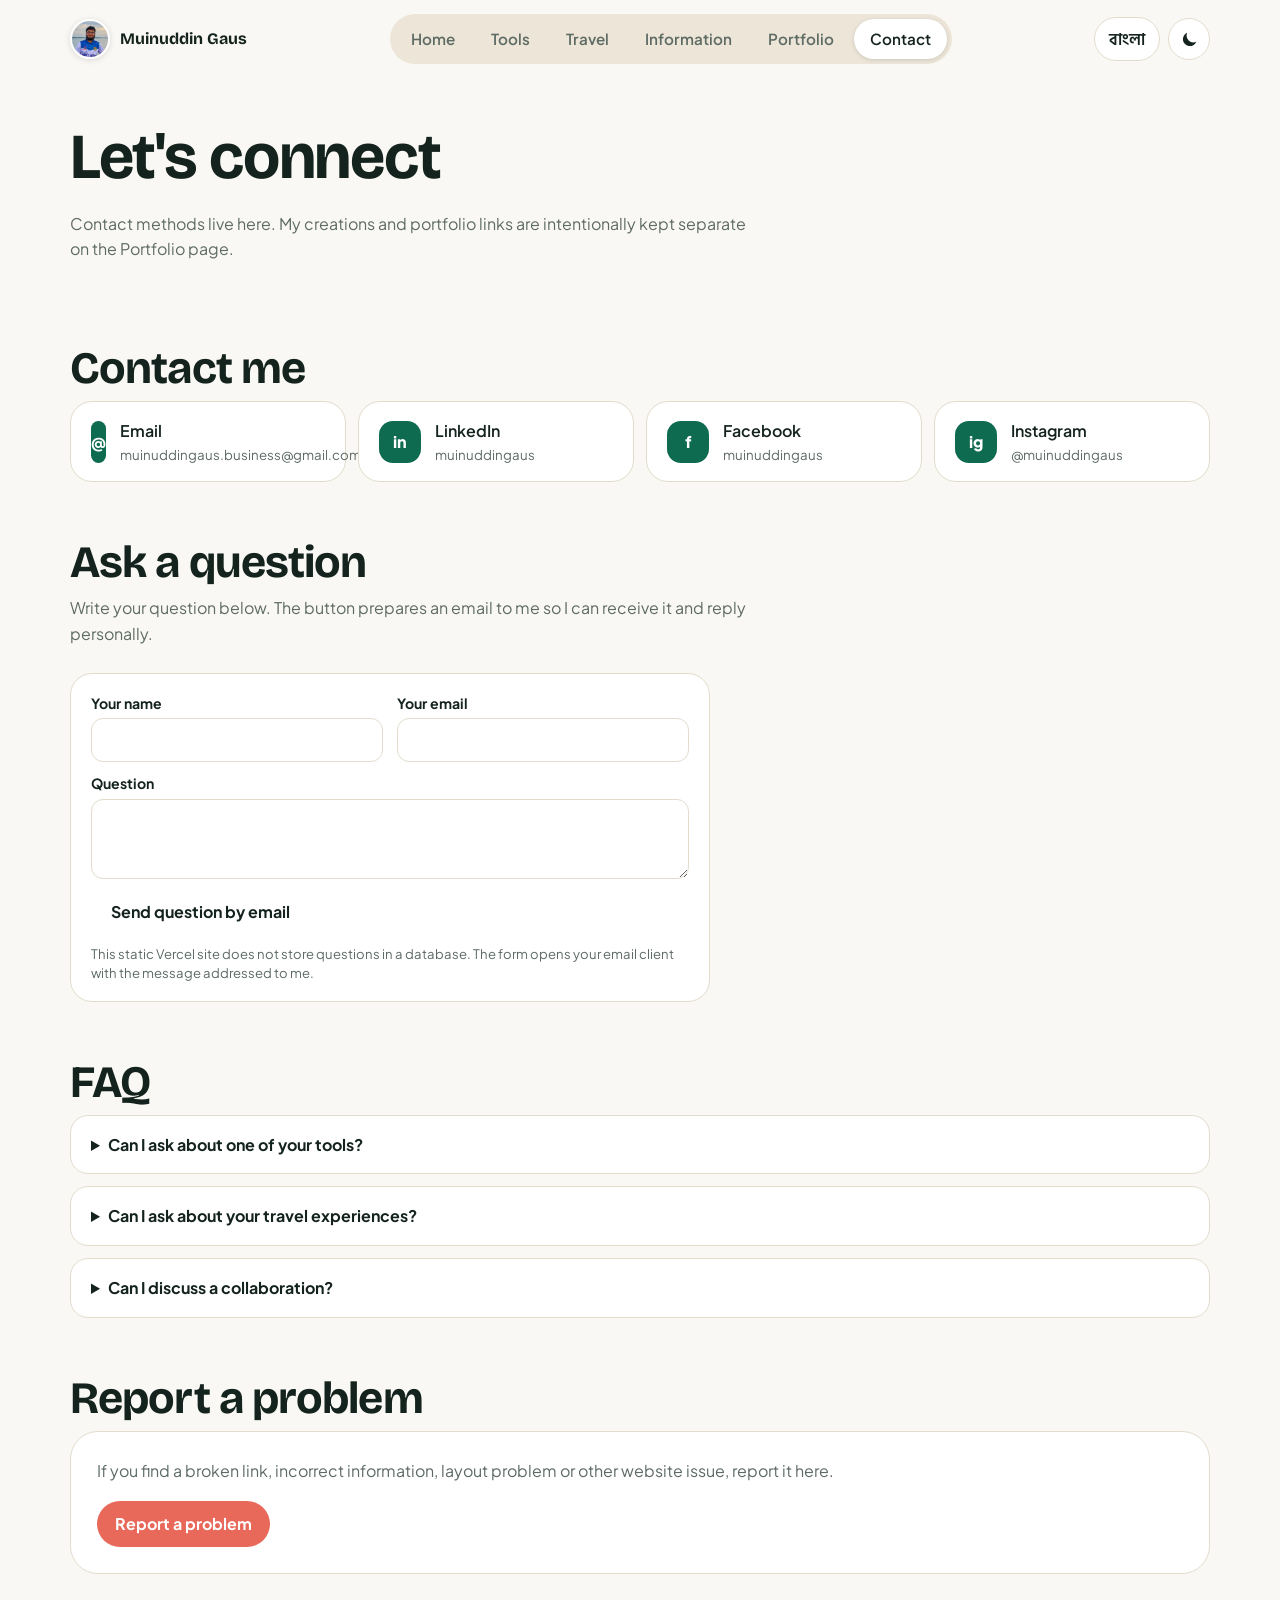
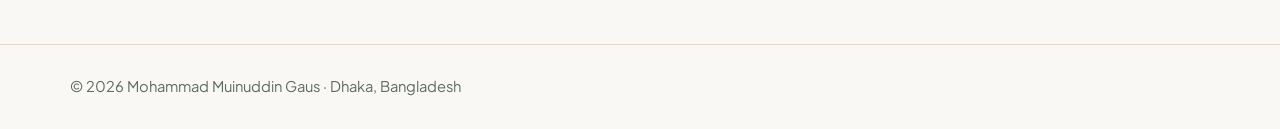
==== contact.html @ 8220c4ad "Upload initial website files" ====
<!doctype html><html lang="en"><head><meta charset="utf-8"><meta name="viewport" content="width=device-width,initial-scale=1"><link rel="preconnect" href="https://fonts.googleapis.com"><link rel="preconnect" href="https://fonts.gstatic.com" crossorigin><link href="https://fonts.googleapis.com/css2?family=Bricolage+Grotesque:wght@600;800&family=Hind+Siliguri:wght@400;600&family=Plus+Jakarta+Sans:wght@400;600;700&display=swap" rel="stylesheet"><link rel="stylesheet" href="style.css"><title>Contact | Muinuddin Gaus</title></head><body><main class="wrap"><div class="page-h"><h1 data-en="Let's connect" data-bn="যোগাযোগ করুন">Let's connect</h1><p class="sub" data-en="Contact methods live here. My creations and portfolio links are intentionally kept separate on the Portfolio page." data-bn="এখানে যোগাযোগের মাধ্যমগুলো থাকবে। আমার তৈরি কাজ ও পোর্টফোলিওর লিংকগুলো আলাদাভাবে Portfolio পেজে রাখা হয়েছে।">Contact methods live here. My creations and portfolio links are intentionally kept separate on the Portfolio page.</p></div>
<section><h2 data-en="Contact me" data-bn="যোগাযোগের মাধ্যম">Contact me</h2><div class="links"><a class="link" href="mailto:muinuddingaus.business@gmail.com"><i>@</i><span>Email<small>muinuddingaus.business@gmail.com</small></span></a><a class="link" href="https://www.linkedin.com/in/muinuddingaus/" target="_blank" rel="noopener"><i>in</i><span>LinkedIn<small>muinuddingaus</small></span></a><a class="link" href="https://www.facebook.com/muinuddingaus" target="_blank" rel="noopener"><i>f</i><span>Facebook<small>muinuddingaus</small></span></a><a class="link" href="https://www.instagram.com/muinuddingaus/" target="_blank" rel="noopener"><i>ig</i><span>Instagram<small>@muinuddingaus</small></span></a></div></section>
<section id="ask"><h2 data-en="Ask a question" data-bn="প্রশ্ন করুন">Ask a question</h2><p class="sub" data-en="Write your question below. The button prepares an email to me so I can receive it and reply personally." data-bn="নিচে আপনার প্রশ্ন লিখুন। বাটনে ক্লিক করলে আমার কাছে পাঠানোর জন্য একটি email প্রস্তুত হবে, যাতে আমি ব্যক্তিগতভাবে উত্তর দিতে পারি।">Write your question below. The button prepares an email to me so I can receive it and reply personally.</p><form class="question" id="questionForm"><div class="field"><label for="name">Your name</label><input id="name" name="name" required></div><div class="field"><label for="email">Your email</label><input id="email" name="email" type="email" required></div><div class="field"><label for="question">Question</label><textarea id="question" name="question" required></textarea></div><button class="btn" type="submit">Send question by email</button><p class="note">This static Vercel site does not store questions in a database. The form opens your email client with the message addressed to me.</p></form></section>
<section><h2>FAQ</h2><div class="faq"><details><summary>Can I ask about one of your tools?</summary><p>Yes. Use the question form and mention the tool name. Each tool page also has an Ask a question link.</p></details><details><summary>Can I ask about your travel experiences?</summary><p>Yes. You can ask about destinations, trips, photographs or travel-related projects.</p></details><details><summary>Can I discuss a collaboration?</summary><p>Yes. Send the idea through the question form or email.</p></details></div></section>
<section><h2>Report a problem</h2><div class="card"><p>If you find a broken link, incorrect information, layout problem or other website issue, report it here.</p><div class="tool-actions"><a class="btn small alt" href="mailto:muinuddingaus.business@gmail.com?subject=Website%20problem%20report">Report a problem</a></div></div></section>
</main><script src="app.js"></script><script>document.getElementById('questionForm').addEventListener('submit',function(e){e.preventDefault();var n=document.getElementById('name').value.trim(),em=document.getElementById('email').value.trim(),q=document.getElementById('question').value.trim();var subject=encodeURIComponent('Website question from '+n);var body=encodeURIComponent('Name: '+n+'\nEmail: '+em+'\n\nQuestion:\n'+q);location.href='mailto:muinuddingaus.business@gmail.com?subject='+subject+'&body='+body;});</script></body></html>
---- style.css ----
:root{--bg:#faf8f4;--card:#fff;--sand:#ece5d8;--ink:#14231d;--mute:#5d6b64;--g:#0f6b4f;--g2:#1f9d74;--c:#e8685a;--line:#e3dccd;--r:28px}
[data-theme=dark]{--bg:#0d1612;--card:#15231d;--sand:#1c2d26;--ink:#eef3ef;--mute:#9db0a6;--g:#2fc293;--g2:#5ddcb2;--c:#ff8b7c;--line:#243a31}
*{box-sizing:border-box;margin:0}html{scroll-behavior:smooth}
body{font-family:"Plus Jakarta Sans","Hind Siliguri",system-ui,sans-serif;background:var(--bg);color:var(--ink);line-height:1.6;transition:background .3s,color .3s}h1,h2,h3{font-family:"Bricolage Grotesque","Plus Jakarta Sans","Hind Siliguri",system-ui,sans-serif;line-height:1.1;letter-spacing:-.02em}a{color:inherit}img{display:block;max-width:100%}:focus-visible{outline:3px solid var(--c);outline-offset:3px}.wrap{max-width:1180px;margin:0 auto;padding:0 20px}
header{position:sticky;top:0;z-index:20;padding:14px 0;background:color-mix(in srgb,var(--bg) 85%,transparent);backdrop-filter:blur(12px)}.bar{display:flex;align-items:center;justify-content:space-between;gap:12px}.brand{display:flex;align-items:center;gap:10px;font-weight:700;text-decoration:none;font-family:"Bricolage Grotesque","Plus Jakarta Sans","Hind Siliguri",system-ui,sans-serif}.brand-photo{width:40px;height:40px;border-radius:50%;object-fit:cover;object-position:center 35%;border:2px solid var(--card);box-shadow:0 1px 6px #0002}.brand span{white-space:nowrap}
nav{display:flex;gap:4px;background:var(--sand);padding:5px;border-radius:99px}nav a{padding:8px 16px;border-radius:99px;text-decoration:none;font-weight:600;font-size:.95rem;color:var(--mute)}nav a.on{background:var(--card);color:var(--ink);box-shadow:0 1px 4px #0002}nav a:hover,nav a:focus-visible{color:var(--g);box-shadow:inset 0 0 0 1px var(--g)}nav a.on:hover,nav a.on:focus-visible{color:var(--ink);box-shadow:0 1px 4px #0002}.nav-more{display:none;position:relative}.nav-more-btn{border:0;background:transparent;color:var(--mute);font:inherit;font-weight:600;font-size:.95rem;padding:8px 14px;border-radius:99px;cursor:pointer}.nav-more-btn:hover,.nav-more-btn:focus-visible{background:var(--card);color:var(--ink)}.nav-more-menu{display:none;position:absolute;right:0;top:calc(100% + 8px);min-width:170px;padding:6px;background:var(--card);border:1px solid var(--line);border-radius:18px;box-shadow:0 12px 30px #0003;z-index:30}.nav-more-menu.open{display:grid;gap:2px}.nav-more-menu a{display:block;padding:10px 12px;border-radius:12px;color:var(--ink);white-space:nowrap}.nav-more-menu a:hover,.nav-more-menu a:focus-visible{background:var(--sand)}.nav-more-menu a.on{background:var(--sand);color:var(--ink)}.tools{display:flex;gap:8px;align-items:center}.pill{border:1px solid var(--line);background:var(--card);color:var(--ink);border-radius:99px;padding:8px 14px;font:inherit;font-weight:600;cursor:pointer}.pill.on{background:var(--g);color:#fff;border-color:var(--g)}.icon-btn{width:42px;height:42px;border:1px solid var(--line);background:var(--card);color:var(--ink);border-radius:50%;display:grid;place-items:center;cursor:pointer}.icon-btn svg{width:19px;height:19px;fill:none;stroke:currentColor;stroke-width:1.8;stroke-linecap:round;stroke-linejoin:round}.icon-btn svg path{fill:none;stroke:currentColor}.icon-btn svg circle{fill:currentColor;stroke:currentColor}
@media(max-width:820px){.bar{flex-wrap:wrap}nav{order:3;width:100%;overflow:visible;display:grid;grid-template-columns:repeat(4,minmax(0,1fr)) minmax(50px,auto);column-gap:3px;row-gap:2px;align-items:center;padding:4px}nav>a:nth-of-type(n+5){display:none}nav>a{min-width:0;padding:8px 2px;text-align:center;font-size:.78rem;white-space:nowrap}nav>a:hover,nav>a:focus-visible{box-shadow:none;background:var(--card);color:var(--g)}nav>a.on:hover,nav>a.on:focus-visible{background:var(--card);color:var(--ink)}.nav-more{display:block;min-width:50px;margin-left:0}.nav-more-btn{width:100%;padding:8px 4px;font-size:.78rem;white-space:nowrap}.nav-more-btn::before,.nav-more-btn::after{content:none!important;display:none!important}.brand span{font-size:.95rem}.nav-more-menu{right:0}.nav-more-menu .more-info{display:none}}
@media(max-width:360px){nav{grid-template-columns:repeat(4,minmax(0,1fr)) 48px;column-gap:1px}nav>a{font-size:.7rem;padding-left:1px;padding-right:1px}.nav-more{min-width:48px}.nav-more-btn{font-size:.7rem;padding-left:2px;padding-right:2px}}
.hero{position:relative;border-radius:36px;overflow:hidden;min-height:560px;color:#fff;display:flex;align-items:flex-end;margin-top:10px}.hero>img{position:absolute;inset:0;width:100%;height:100%;object-fit:cover;object-position:center 30%}.hero:after{content:"";position:absolute;inset:0;background:linear-gradient(to top,#04120cdd 5%,#04120c30 60%)}.hero .in{position:relative;z-index:1;padding:clamp(24px,5vw,56px);padding-bottom:clamp(58px,7vw,86px);max-width:760px}.hero h1{font-size:clamp(2.4rem,7vw,5rem)}.hero p{margin:14px 0 22px;font-size:1.1rem;opacity:.92}.chip{display:inline-block;background:#ffffff26;backdrop-filter:blur(8px);border-radius:99px;padding:6px 14px;font-size:.9rem;font-weight:600;margin-bottom:14px}.btn{display:inline-block;background:var(--card);color:var(--ink);border-radius:99px;padding:13px 26px;font-weight:700;text-decoration:none;margin-right:8px}.btn.alt{background:var(--c);color:#fff}
section{padding:56px 0 0}h2{font-size:clamp(1.8rem,4vw,2.8rem);margin-bottom:8px}.sub{color:var(--mute);max-width:680px;margin-bottom:26px}.grid{display:grid;gap:18px;grid-template-columns:repeat(auto-fill,minmax(250px,1fr))}.pcard{position:relative;border-radius:var(--r);overflow:hidden;aspect-ratio:4/5;color:#fff;text-decoration:none;display:flex;align-items:flex-end}.pcard img{position:absolute;inset:0;width:100%;height:100%;object-fit:cover;transition:transform .5s}.pcard:hover img{transform:scale(1.05)}.pcard:after{content:"";position:absolute;inset:0;background:linear-gradient(to top,#04120cd0,transparent 60%)}.pcard div{position:relative;z-index:1;padding:20px}.pcard h3{font-size:1.5rem}.pcard span{font-size:.92rem;opacity:.9}.icon-card{position:relative;border-radius:var(--r);overflow:hidden;min-height:300px;background:var(--card);border:1px solid var(--line);padding:28px;display:flex;flex-direction:column;justify-content:space-between;text-decoration:none;transition:transform .2s,border-color .2s}.icon-card:hover{transform:translateY(-4px);border-color:var(--g)}.context-icon{width:64px;height:64px;border-radius:20px;background:var(--sand);color:var(--g);display:grid;place-items:center}.context-icon svg{width:32px;height:32px;fill:none;stroke:currentColor;stroke-width:1.8;stroke-linecap:round;stroke-linejoin:round}.context-icon svg.fill{fill:currentColor;stroke:none}.icon-card h3{font-size:1.5rem;margin:28px 0 6px}.icon-card p{color:var(--mute)}
.card{background:var(--card);border:1px solid var(--line);border-radius:var(--r);padding:26px}.card h3{font-size:1.35rem;margin-bottom:6px}.card p{color:var(--mute)}.stats{display:flex;flex-wrap:wrap;gap:12px}.stat{background:var(--sand);border-radius:22px;padding:18px 22px;flex:1;min-width:150px}.stat b{font:800 2rem "Bricolage Grotesque",sans-serif;color:var(--g)}.stat small{display:block;color:var(--mute)}.mason{columns:3 260px;gap:16px}.mason figure{break-inside:avoid;margin-bottom:16px;border-radius:24px;overflow:hidden;background:var(--sand)}.mason figure img{width:100%;height:auto}.mason figcaption{padding:10px 16px;color:var(--mute);font-size:.9rem}.page-h{padding:44px 0 0}.page-h h1{font-size:clamp(2.2rem,6vw,4rem)}.tool{display:grid;gap:18px;grid-template-columns:1fr 1fr;scroll-margin-top:90px}@media(max-width:760px){.tool{grid-template-columns:1fr}}.tag{display:inline-block;border-radius:99px;background:var(--sand);padding:4px 12px;font-size:.82rem;font-weight:600;margin:0 6px 6px 0}ul.clean{padding-left:20px;color:var(--mute)}ul.clean li{margin:4px 0}.links{display:grid;gap:12px;grid-template-columns:repeat(auto-fill,minmax(250px,1fr))}.link{display:flex;align-items:center;gap:14px;background:var(--card);border:1px solid var(--line);border-radius:22px;padding:16px 20px;text-decoration:none;font-weight:600}.link i{width:42px;height:42px;border-radius:14px;background:var(--g);color:#fff;display:grid;place-items:center;font-style:normal;font-weight:800}.link small{display:block;color:var(--mute);font-weight:400}.faq{display:grid;gap:12px}.faq details{background:var(--card);border:1px solid var(--line);border-radius:18px;padding:16px 20px}.faq summary{cursor:pointer;font-weight:700}.faq p{margin-top:10px;color:var(--mute)}.question{display:grid;gap:12px;max-width:760px}.field{display:grid;gap:6px}.field label{font-weight:700}.field input,.field textarea{width:100%;border:1px solid var(--line);background:var(--card);color:var(--ink);border-radius:14px;padding:12px 14px;font:inherit}.field textarea{min-height:150px;resize:vertical}.note{font-size:.9rem;color:var(--mute)}.tool-hero{display:grid;grid-template-columns:1.3fr .7fr;gap:18px;align-items:stretch}.tool-actions{display:flex;flex-wrap:wrap;gap:10px;margin-top:18px}.btn.small{padding:10px 18px}.video-box{min-height:220px;border:1px dashed var(--line);border-radius:20px;display:grid;place-items:center;text-align:center;padding:24px;background:var(--sand);color:var(--mute)}
footer{margin-top:70px;padding:30px 0;border-top:1px solid var(--line);color:var(--mute);font-size:.92rem}.lang-en,.lang-bn{display:inline}@media(prefers-reduced-motion:reduce){*{transition:none!important;scroll-behavior:auto!important}}

.page-h h1{margin-bottom:18px}
.mason figure{min-height:120px}.mason figure img{min-height:120px;background:var(--sand)}
.question{max-width:640px;gap:10px 14px;grid-template-columns:1fr 1fr;padding:18px 20px;background:var(--card);border:1px solid var(--line);border-radius:22px}
.question .field{gap:4px}.question .field:nth-child(3),.question button,.question .note{grid-column:1/-1}
.question .field label{font-size:.88rem}.question .field input,.question .field textarea{padding:9px 12px;border-radius:12px;font-size:.95rem}
.question .field textarea{min-height:80px}.question .btn{justify-self:start;padding:10px 20px;border:0;cursor:pointer;font:inherit;font-weight:700;margin:0}
.question .note{font-size:.82rem;line-height:1.45}
@media(max-width:640px){.question{grid-template-columns:1fr}}

.icon-btn svg path{fill:none;stroke:currentColor}.icon-btn svg circle{fill:currentColor;stroke:currentColor}
.icon-btn svg.moon path{fill:currentColor;stroke:none}
[data-theme=dark] .icon-btn{color:#fff}

.doors-grid{grid-template-columns:repeat(2,minmax(0,1fr));gap:18px}.doors-grid .icon-card{min-height:250px}.doors-grid .context-icon{width:58px;height:58px}.doors-grid .context-icon svg{width:30px;height:30px}.hero{min-height:600px}.hero>img{object-position:center center}.travel-story{padding-top:62px}.story-grid{display:grid;grid-template-columns:1fr .95fr;gap:24px;align-items:center;background:var(--card);border:1px solid var(--line);border-radius:var(--r);padding:28px}.eyebrow{display:inline-block;color:var(--g);font-weight:800;font-size:.9rem;margin-bottom:10px;text-transform:uppercase;letter-spacing:.05em}.story-lead{font-size:1.08rem}.story-grid p{color:var(--mute);margin-top:14px}.story-image{border-radius:22px;overflow:hidden;background:var(--sand)}.story-image img{width:100%;height:auto}.district-grid{display:grid;grid-template-columns:repeat(4,minmax(0,1fr));gap:18px;align-items:stretch}.district-grid figure{margin:0;border-radius:20px;overflow:hidden;background:var(--sand);display:flex;flex-direction:column;height:100%}.district-grid figure img{display:block;width:100%;aspect-ratio:4/5;object-fit:cover;object-position:center}.district-grid figcaption{display:flex;justify-content:space-between;gap:10px;align-items:baseline;min-height:58px;padding:10px 16px}.district-grid figcaption strong{font-size:1rem;color:var(--ink)}.district-grid figcaption small{color:var(--mute);font-size:.78rem}@media(max-width:900px){.district-grid{grid-template-columns:repeat(3,minmax(0,1fr))}}@media(max-width:760px){.doors-grid{grid-template-columns:1fr}.story-grid{grid-template-columns:1fr;padding:20px}.hero{min-height:560px}}@media(max-width:520px){.district-grid{grid-template-columns:repeat(2,minmax(0,1fr))}.doors-grid .icon-card{min-height:220px}}

/* Shared visual consistency and explicit dark-mode hero button contrast */
.hero .btn:not(.alt){background:#fff;color:#14231d;border:1px solid rgba(255,255,255,.72)}
[data-theme=dark] .hero .btn:not(.alt){background:#fff;color:#14231d;border-color:#fff}
header .wrap.bar{min-height:42px}
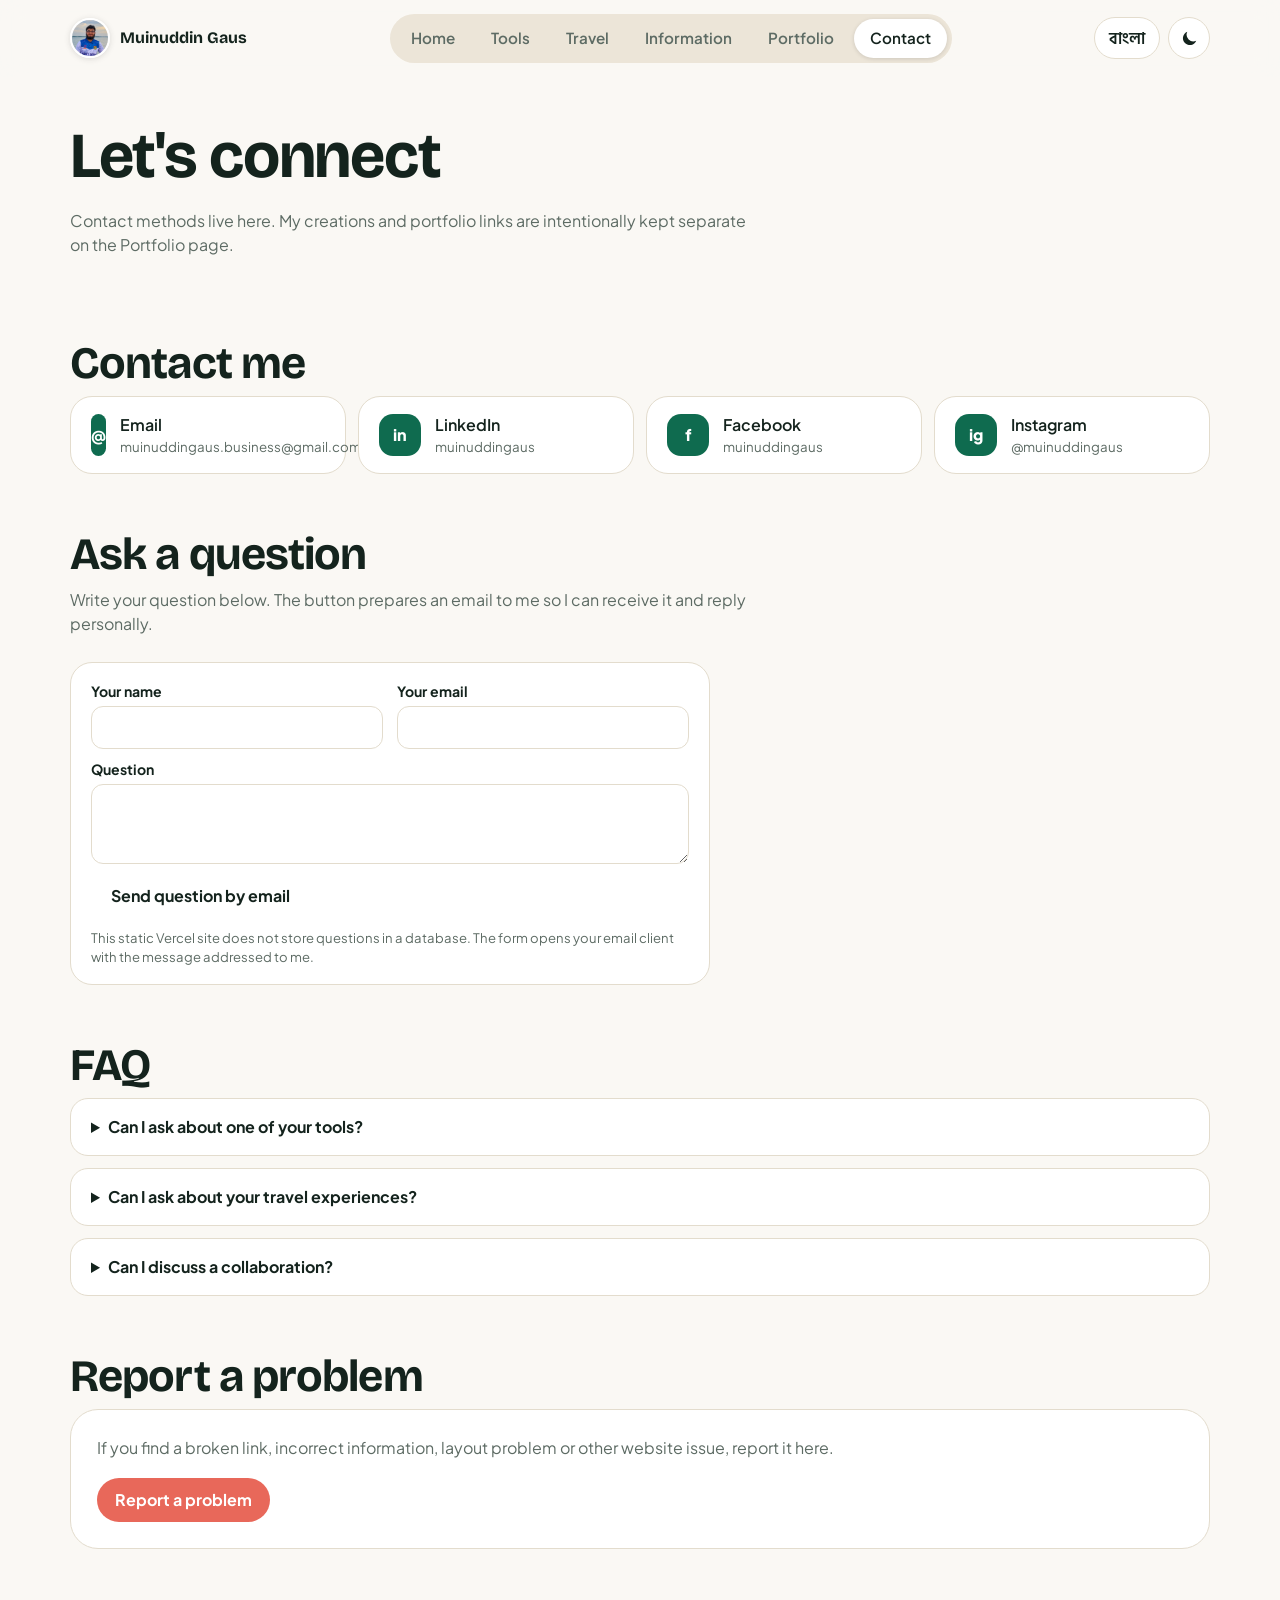
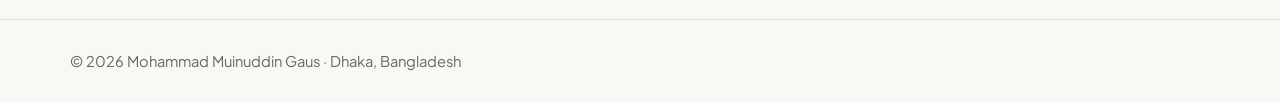
==== commit 98f032e6: "Add Vercel Analytics" ====
--- a/contact.html
+++ b/contact.html
@@ -3,4 +3,14 @@
 <section id="ask"><h2 data-en="Ask a question" data-bn="প্রশ্ন করুন">Ask a question</h2><p class="sub" data-en="Write your question below. The button prepares an email to me so I can receive it and reply personally." data-bn="নিচে আপনার প্রশ্ন লিখুন। বাটনে ক্লিক করলে আমার কাছে পাঠানোর জন্য একটি email প্রস্তুত হবে, যাতে আমি ব্যক্তিগতভাবে উত্তর দিতে পারি।">Write your question below. The button prepares an email to me so I can receive it and reply personally.</p><form class="question" id="questionForm"><div class="field"><label for="name">Your name</label><input id="name" name="name" required></div><div class="field"><label for="email">Your email</label><input id="email" name="email" type="email" required></div><div class="field"><label for="question">Question</label><textarea id="question" name="question" required></textarea></div><button class="btn" type="submit">Send question by email</button><p class="note">This static Vercel site does not store questions in a database. The form opens your email client with the message addressed to me.</p></form></section>
 <section><h2>FAQ</h2><div class="faq"><details><summary>Can I ask about one of your tools?</summary><p>Yes. Use the question form and mention the tool name. Each tool page also has an Ask a question link.</p></details><details><summary>Can I ask about your travel experiences?</summary><p>Yes. You can ask about destinations, trips, photographs or travel-related projects.</p></details><details><summary>Can I discuss a collaboration?</summary><p>Yes. Send the idea through the question form or email.</p></details></div></section>
 <section><h2>Report a problem</h2><div class="card"><p>If you find a broken link, incorrect information, layout problem or other website issue, report it here.</p><div class="tool-actions"><a class="btn small alt" href="mailto:muinuddingaus.business@gmail.com?subject=Website%20problem%20report">Report a problem</a></div></div></section>
-</main><script src="app.js"></script><script>document.getElementById('questionForm').addEventListener('submit',function(e){e.preventDefault();var n=document.getElementById('name').value.trim(),em=document.getElementById('email').value.trim(),q=document.getElementById('question').value.trim();var subject=encodeURIComponent('Website question from '+n);var body=encodeURIComponent('Name: '+n+'\nEmail: '+em+'\n\nQuestion:\n'+q);location.href='mailto:muinuddingaus.business@gmail.com?subject='+subject+'&body='+body;});</script></body></html>
+</main><script src="app.js"></script><script>document.getElementById('questionForm').addEventListener('submit',function(e){e.preventDefault();var n=document.getElementById('name').value.trim(),em=document.getElementById('email').value.trim(),q=document.getElementById('question').value.trim();var subject=encodeURIComponent('Website question from '+n);var body=encodeURIComponent('Name: '+n+'\nEmail: '+em+'\n\nQuestion:\n'+q);location.href='mailto:muinuddingaus.business@gmail.com?subject='+subject+'&body='+body;});</script>
+
+<script>
+  window.va = window.va || function () {
+    (window.vaq = window.vaq || []).push(arguments);
+  };
+</script>
+<script defer src="/_vercel/insights/script.js"></script>
+
+</body>
+</html>
--- a/style.css
+++ b/style.css
@@ -1,12 +1,12 @@
 :root{--bg:#faf8f4;--card:#fff;--sand:#ece5d8;--ink:#14231d;--mute:#5d6b64;--g:#0f6b4f;--g2:#1f9d74;--c:#e8685a;--line:#e3dccd;--r:28px}
 [data-theme=dark]{--bg:#0d1612;--card:#15231d;--sand:#1c2d26;--ink:#eef3ef;--mute:#9db0a6;--g:#2fc293;--g2:#5ddcb2;--c:#ff8b7c;--line:#243a31}
 *{box-sizing:border-box;margin:0}html{scroll-behavior:smooth}
-body{font-family:"Plus Jakarta Sans","Hind Siliguri",system-ui,sans-serif;background:var(--bg);color:var(--ink);line-height:1.6;transition:background .3s,color .3s}h1,h2,h3{font-family:"Bricolage Grotesque","Plus Jakarta Sans","Hind Siliguri",system-ui,sans-serif;line-height:1.1;letter-spacing:-.02em}a{color:inherit}img{display:block;max-width:100%}:focus-visible{outline:3px solid var(--c);outline-offset:3px}.wrap{max-width:1180px;margin:0 auto;padding:0 20px}
+body{font-family:"Plus Jakarta Sans","Hind Siliguri",system-ui,sans-serif;background:var(--bg);color:var(--ink);line-height:1.5;transition:background .3s,color .3s}h1,h2,h3{font-family:"Bricolage Grotesque","Plus Jakarta Sans","Hind Siliguri",system-ui,sans-serif;line-height:1.1;letter-spacing:-.02em}a{color:inherit}img{display:block;max-width:100%}:focus-visible{outline:3px solid var(--c);outline-offset:3px}.wrap{max-width:1180px;margin:0 auto;padding:0 20px}
 header{position:sticky;top:0;z-index:20;padding:14px 0;background:color-mix(in srgb,var(--bg) 85%,transparent);backdrop-filter:blur(12px)}.bar{display:flex;align-items:center;justify-content:space-between;gap:12px}.brand{display:flex;align-items:center;gap:10px;font-weight:700;text-decoration:none;font-family:"Bricolage Grotesque","Plus Jakarta Sans","Hind Siliguri",system-ui,sans-serif}.brand-photo{width:40px;height:40px;border-radius:50%;object-fit:cover;object-position:center 35%;border:2px solid var(--card);box-shadow:0 1px 6px #0002}.brand span{white-space:nowrap}
 nav{display:flex;gap:4px;background:var(--sand);padding:5px;border-radius:99px}nav a{padding:8px 16px;border-radius:99px;text-decoration:none;font-weight:600;font-size:.95rem;color:var(--mute)}nav a.on{background:var(--card);color:var(--ink);box-shadow:0 1px 4px #0002}nav a:hover,nav a:focus-visible{color:var(--g);box-shadow:inset 0 0 0 1px var(--g)}nav a.on:hover,nav a.on:focus-visible{color:var(--ink);box-shadow:0 1px 4px #0002}.nav-more{display:none;position:relative}.nav-more-btn{border:0;background:transparent;color:var(--mute);font:inherit;font-weight:600;font-size:.95rem;padding:8px 14px;border-radius:99px;cursor:pointer}.nav-more-btn:hover,.nav-more-btn:focus-visible{background:var(--card);color:var(--ink)}.nav-more-menu{display:none;position:absolute;right:0;top:calc(100% + 8px);min-width:170px;padding:6px;background:var(--card);border:1px solid var(--line);border-radius:18px;box-shadow:0 12px 30px #0003;z-index:30}.nav-more-menu.open{display:grid;gap:2px}.nav-more-menu a{display:block;padding:10px 12px;border-radius:12px;color:var(--ink);white-space:nowrap}.nav-more-menu a:hover,.nav-more-menu a:focus-visible{background:var(--sand)}.nav-more-menu a.on{background:var(--sand);color:var(--ink)}.tools{display:flex;gap:8px;align-items:center}.pill{border:1px solid var(--line);background:var(--card);color:var(--ink);border-radius:99px;padding:8px 14px;font:inherit;font-weight:600;cursor:pointer}.pill.on{background:var(--g);color:#fff;border-color:var(--g)}.icon-btn{width:42px;height:42px;border:1px solid var(--line);background:var(--card);color:var(--ink);border-radius:50%;display:grid;place-items:center;cursor:pointer}.icon-btn svg{width:19px;height:19px;fill:none;stroke:currentColor;stroke-width:1.8;stroke-linecap:round;stroke-linejoin:round}.icon-btn svg path{fill:none;stroke:currentColor}.icon-btn svg circle{fill:currentColor;stroke:currentColor}
 @media(max-width:820px){.bar{flex-wrap:wrap}nav{order:3;width:100%;overflow:visible;display:grid;grid-template-columns:repeat(4,minmax(0,1fr)) minmax(50px,auto);column-gap:3px;row-gap:2px;align-items:center;padding:4px}nav>a:nth-of-type(n+5){display:none}nav>a{min-width:0;padding:8px 2px;text-align:center;font-size:.78rem;white-space:nowrap}nav>a:hover,nav>a:focus-visible{box-shadow:none;background:var(--card);color:var(--g)}nav>a.on:hover,nav>a.on:focus-visible{background:var(--card);color:var(--ink)}.nav-more{display:block;min-width:50px;margin-left:0}.nav-more-btn{width:100%;padding:8px 4px;font-size:.78rem;white-space:nowrap}.nav-more-btn::before,.nav-more-btn::after{content:none!important;display:none!important}.brand span{font-size:.95rem}.nav-more-menu{right:0}.nav-more-menu .more-info{display:none}}
 @media(max-width:360px){nav{grid-template-columns:repeat(4,minmax(0,1fr)) 48px;column-gap:1px}nav>a{font-size:.7rem;padding-left:1px;padding-right:1px}.nav-more{min-width:48px}.nav-more-btn{font-size:.7rem;padding-left:2px;padding-right:2px}}
-.hero{position:relative;border-radius:36px;overflow:hidden;min-height:560px;color:#fff;display:flex;align-items:flex-end;margin-top:10px}.hero>img{position:absolute;inset:0;width:100%;height:100%;object-fit:cover;object-position:center 30%}.hero:after{content:"";position:absolute;inset:0;background:linear-gradient(to top,#04120cdd 5%,#04120c30 60%)}.hero .in{position:relative;z-index:1;padding:clamp(24px,5vw,56px);padding-bottom:clamp(58px,7vw,86px);max-width:760px}.hero h1{font-size:clamp(2.4rem,7vw,5rem)}.hero p{margin:14px 0 22px;font-size:1.1rem;opacity:.92}.chip{display:inline-block;background:#ffffff26;backdrop-filter:blur(8px);border-radius:99px;padding:6px 14px;font-size:.9rem;font-weight:600;margin-bottom:14px}.btn{display:inline-block;background:var(--card);color:var(--ink);border-radius:99px;padding:13px 26px;font-weight:700;text-decoration:none;margin-right:8px}.btn.alt{background:var(--c);color:#fff}
+.hero{position:relative;border-radius:36px;overflow:hidden;min-height:560px;color:#fff;display:flex;align-items:flex-end;margin-top:10px}.hero>img{position:absolute;inset:0;width:100%;height:100%;object-fit:cover;object-position:center 30%}.hero:after{content:"";position:absolute;inset:0;background:linear-gradient(to top,#04120cdd 5%,#04120c30 60%)}.hero .in{position:relative;z-index:1;padding:clamp(24px,5vw,56px);padding-bottom:clamp(58px,7vw,86px);max-width:760px;isolation:isolate}.hero .in:before{content:"";position:absolute;z-index:-1;left:clamp(14px,2vw,28px);right:clamp(14px,8vw,110px);top:clamp(18px,3vw,34px);bottom:clamp(44px,5vw,68px);border-radius:30px;background:linear-gradient(90deg,rgba(0,0,0,.24),rgba(0,0,0,.10),rgba(0,0,0,0));filter:blur(12px);opacity:.9;pointer-events:none}.hero h1{font-size:clamp(2.4rem,7vw,5rem);text-shadow:0 2px 12px rgba(0,0,0,.34)}.hero p{margin:14px 0 22px;font-size:1.1rem;opacity:.96;text-shadow:0 2px 9px rgba(0,0,0,.48)}.chip{display:inline-block;background:#ffffff26;backdrop-filter:blur(8px);border-radius:99px;padding:6px 14px;font-size:.9rem;font-weight:600;margin-bottom:14px}.btn{display:inline-block;background:var(--card);color:var(--ink);border-radius:99px;padding:13px 26px;font-weight:700;text-decoration:none;margin-right:8px}.btn.alt{background:var(--c);color:#fff}
 section{padding:56px 0 0}h2{font-size:clamp(1.8rem,4vw,2.8rem);margin-bottom:8px}.sub{color:var(--mute);max-width:680px;margin-bottom:26px}.grid{display:grid;gap:18px;grid-template-columns:repeat(auto-fill,minmax(250px,1fr))}.pcard{position:relative;border-radius:var(--r);overflow:hidden;aspect-ratio:4/5;color:#fff;text-decoration:none;display:flex;align-items:flex-end}.pcard img{position:absolute;inset:0;width:100%;height:100%;object-fit:cover;transition:transform .5s}.pcard:hover img{transform:scale(1.05)}.pcard:after{content:"";position:absolute;inset:0;background:linear-gradient(to top,#04120cd0,transparent 60%)}.pcard div{position:relative;z-index:1;padding:20px}.pcard h3{font-size:1.5rem}.pcard span{font-size:.92rem;opacity:.9}.icon-card{position:relative;border-radius:var(--r);overflow:hidden;min-height:300px;background:var(--card);border:1px solid var(--line);padding:28px;display:flex;flex-direction:column;justify-content:space-between;text-decoration:none;transition:transform .2s,border-color .2s}.icon-card:hover{transform:translateY(-4px);border-color:var(--g)}.context-icon{width:64px;height:64px;border-radius:20px;background:var(--sand);color:var(--g);display:grid;place-items:center}.context-icon svg{width:32px;height:32px;fill:none;stroke:currentColor;stroke-width:1.8;stroke-linecap:round;stroke-linejoin:round}.context-icon svg.fill{fill:currentColor;stroke:none}.icon-card h3{font-size:1.5rem;margin:28px 0 6px}.icon-card p{color:var(--mute)}
 .card{background:var(--card);border:1px solid var(--line);border-radius:var(--r);padding:26px}.card h3{font-size:1.35rem;margin-bottom:6px}.card p{color:var(--mute)}.stats{display:flex;flex-wrap:wrap;gap:12px}.stat{background:var(--sand);border-radius:22px;padding:18px 22px;flex:1;min-width:150px}.stat b{font:800 2rem "Bricolage Grotesque",sans-serif;color:var(--g)}.stat small{display:block;color:var(--mute)}.mason{columns:3 260px;gap:16px}.mason figure{break-inside:avoid;margin-bottom:16px;border-radius:24px;overflow:hidden;background:var(--sand)}.mason figure img{width:100%;height:auto}.mason figcaption{padding:10px 16px;color:var(--mute);font-size:.9rem}.page-h{padding:44px 0 0}.page-h h1{font-size:clamp(2.2rem,6vw,4rem)}.tool{display:grid;gap:18px;grid-template-columns:1fr 1fr;scroll-margin-top:90px}@media(max-width:760px){.tool{grid-template-columns:1fr}}.tag{display:inline-block;border-radius:99px;background:var(--sand);padding:4px 12px;font-size:.82rem;font-weight:600;margin:0 6px 6px 0}ul.clean{padding-left:20px;color:var(--mute)}ul.clean li{margin:4px 0}.links{display:grid;gap:12px;grid-template-columns:repeat(auto-fill,minmax(250px,1fr))}.link{display:flex;align-items:center;gap:14px;background:var(--card);border:1px solid var(--line);border-radius:22px;padding:16px 20px;text-decoration:none;font-weight:600}.link i{width:42px;height:42px;border-radius:14px;background:var(--g);color:#fff;display:grid;place-items:center;font-style:normal;font-weight:800}.link small{display:block;color:var(--mute);font-weight:400}.faq{display:grid;gap:12px}.faq details{background:var(--card);border:1px solid var(--line);border-radius:18px;padding:16px 20px}.faq summary{cursor:pointer;font-weight:700}.faq p{margin-top:10px;color:var(--mute)}.question{display:grid;gap:12px;max-width:760px}.field{display:grid;gap:6px}.field label{font-weight:700}.field input,.field textarea{width:100%;border:1px solid var(--line);background:var(--card);color:var(--ink);border-radius:14px;padding:12px 14px;font:inherit}.field textarea{min-height:150px;resize:vertical}.note{font-size:.9rem;color:var(--mute)}.tool-hero{display:grid;grid-template-columns:1.3fr .7fr;gap:18px;align-items:stretch}.tool-actions{display:flex;flex-wrap:wrap;gap:10px;margin-top:18px}.btn.small{padding:10px 18px}.video-box{min-height:220px;border:1px dashed var(--line);border-radius:20px;display:grid;place-items:center;text-align:center;padding:24px;background:var(--sand);color:var(--mute)}
 footer{margin-top:70px;padding:30px 0;border-top:1px solid var(--line);color:var(--mute);font-size:.92rem}.lang-en,.lang-bn{display:inline}@media(prefers-reduced-motion:reduce){*{transition:none!important;scroll-behavior:auto!important}}
